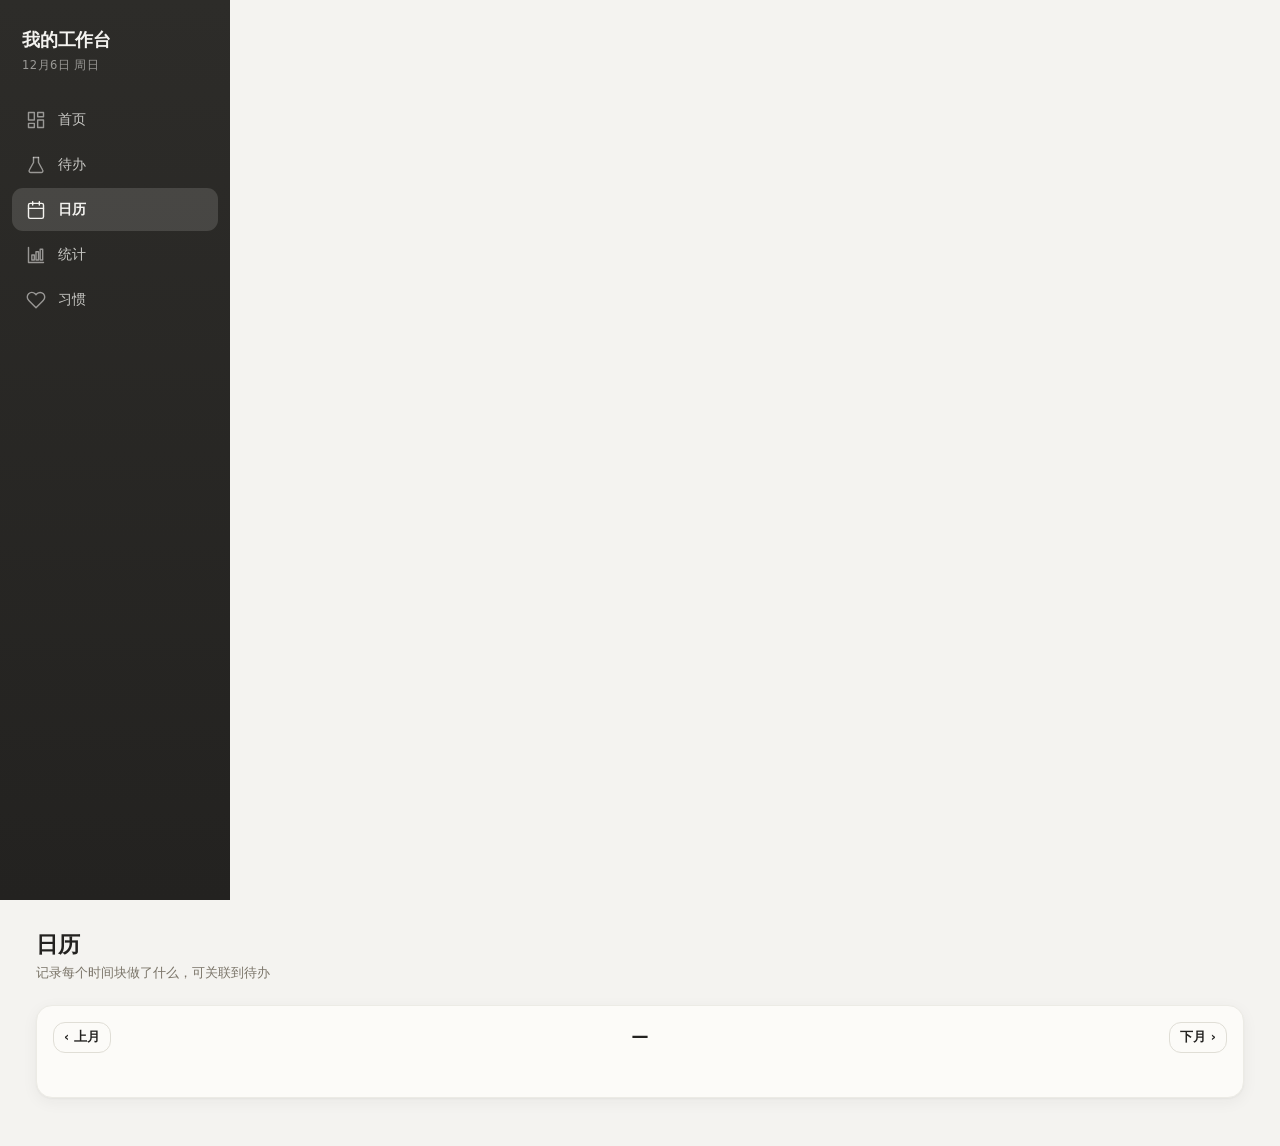
==== static/calendar.html @ fc443879 "feat: 个人工作台网站搭建 Co-authored-by: traeagent <traeagent@users.noreply.github.com>" ====
<!DOCTYPE html>
<html lang="zh">
<head>
<meta charset="UTF-8" />
<meta name="viewport" content="width=device-width, initial-scale=1.0, maximum-scale=1.0, user-scalable=no" />
<title>日历 · 我的工作台</title>
<link rel="stylesheet" href="style.css" />
</head>
<body>
<div class="layout" id="layout"></div>
<nav class="tabbar" id="tabbar"></nav>
<div class="main">
  <div class="page-head">
    <div><h2>日历</h2><div class="sub">记录每个时间块做了什么，可关联到待办</div></div>
  </div>
  <div class="card" style="padding:16px;">
    <div class="cal-head">
      <button class="btn sm" id="prevMonth">‹ 上月</button>
      <h3 id="calTitle">—</h3>
      <button class="btn sm" id="nextMonth">下月 ›</button>
    </div>
    <div class="cal-grid" id="calDows"></div>
    <div class="cal-grid" id="calGrid"></div>
    <div class="cal-legend" id="calLegend"></div>
  </div>
</div>
<script src="common.js"></script>
<script>
document.getElementById('layout').innerHTML = renderNav('calendar');
document.getElementById('tabbar').innerHTML = NAV_ITEMS.map(it =>
  `<a class="tab-item ${it.id==='calendar'?'active':''}" href="${it.href}">${it.icon}<span>${it.label}</span></a>`
).join('');

const DOWS = ['一','二','三','四','五','六','日'];
let todos = [], dones = [];
let calMonth = new Date();

async function load() {
  [todos, dones] = await Promise.all([API.todos(), API.dones()]);
  render();
}

function render() {
  const m = calMonth;
  const y = m.getFullYear(), mo = m.getMonth();
  document.getElementById('calTitle').textContent = `${y}年${mo+1}月`;
  document.getElementById('calDows').innerHTML = DOWS.map(d=>`<div class="cal-dow">${d}</div>`).join('');

  const first = new Date(y, mo, 1);
  const startDay = (first.getDay()+6)%7;
  const daysInMonth = new Date(y, mo+1, 0).getDate();
  const today = fmtDate(new Date());
  const cells = [];
  for (let i=0; i<startDay; i++) {
    const d = new Date(y, mo, i - startDay + 1);
    cells.push({ date: fmtDate(d), other: true });
  }
  for (let i=1; i<=daysInMonth; i++) cells.push({ date: fmtDate(new Date(y,mo,i)), other: false });
  while (cells.length % 7 !== 0) {
    const last = new Date(cells[cells.length-1].date);
    last.setDate(last.getDate()+1);
    cells.push({ date: fmtDate(last), other: true });
  }

  const grid = document.getElementById('calGrid');
  grid.innerHTML = cells.map(c => {
    const dayDones = dones.filter(d => d.date === c.date);
    const blocks = dayDones.slice(0,3).map(d => {
      const color = d.todo_id ? todoColor(todos, d.todo_id) : 'var(--module-3)';
      return `<div class="cal-block" style="border-left-color:${color}">${d.start_time} ${esc(d.title)}</div>`;
    }).join('');
    const more = dayDones.length > 3 ? `<div class="cal-block more">+${dayDones.length-3}</div>` : '';
    return `<div class="cal-cell ${c.other?'other':''} ${c.date===today?'today':''}" data-date="${c.date}">
      <div class="cal-num">${new Date(c.date).getDate()}</div>${blocks}${more}
    </div>`;
  }).join('');

  grid.querySelectorAll('.cal-cell').forEach(c => {
    c.addEventListener('click', () => openDay(c.dataset.date));
  });

  const roots = todos.filter(t => !t.parent_id);
  document.getElementById('calLegend').innerHTML = roots.slice(0,8).map(r =>
    `<div class="lg"><span class="sw" style="background:${todoColor(todos,r.id)}"></span>${esc(r.title)}</div>`
  ).join('') + (dones.some(d=>!d.todo_id) ? '<div class="lg"><span class="sw" style="background:var(--module-3)"></span>未关联</div>' : '');
}

function openDay(date) {
  const dayDones = dones.filter(d => d.date === date).sort((a,b)=>a.start_time.localeCompare(b.start_time));
  const list = dayDones.length === 0
    ? '<div class="tree-empty">这一天还没有记录</div>'
    : dayDones.map(d => {
        const t = getTodo(todos, d.todo_id);
        const color = t ? todoColor(todos, d.todo_id) : 'var(--module-3)';
        return `<div class="day-rec">
          <div class="bar" style="background:${color}"></div>
          <div class="rbody">
            <div class="rtitle">${esc(d.title)} <span style="font-weight:400;color:var(--text-secondary);font-size:12px;">${t?'· '+esc(t.title):''}</span></div>
            <div class="rmeta">${d.start_time}–${d.end_time}（${fmtMin(durationMin(d.start_time,d.end_time))}）</div>
            ${d.note?`<div class="rnote">${esc(d.note)}</div>`:''}
          </div>
          <span class="icon-btn" onclick="delDone('${d.id}')" title="删除"><svg width="14" height="14" viewBox="0 0 24 24" fill="none" stroke="currentColor" stroke-width="1.7" stroke-linecap="round" stroke-linejoin="round"><polyline points="3 6 5 6 21 6"/><path d="M19 6l-2 14a2 2 0 0 1-2 2H9a2 2 0 0 1-2-2L5 6"/></svg></span>
        </div>`;
      }).join('');

  const todoOpts = '<option value="">— 不关联 —</option>' + todos.map(t => {
    const depth = ancestorDepth(todos, t.id);
    return `<option value="${t.id}">${'　'.repeat(depth)}${esc(t.title)}</option>`;
  }).join('');

  const html = `
    <div class="day-records">${list}</div>
    <h4 style="font-size:14px;margin-bottom:12px;color:var(--text-secondary);">添加记录</h4>
    <div style="display:grid;grid-template-columns:1fr 1fr;gap:12px;">
      <div class="field" style="grid-column:1/-1"><label>做了什么</label><input type="text" id="dTitle" placeholder="例如：撰写需求文档"></div>
      <div class="field"><label>关联待办</label><select id="dTodo">${todoOpts}</select></div>
      <div class="field"><label>日期</label><input type="date" id="dDate" value="${date}"></div>
      <div class="field"><label>开始</label><input type="time" id="dStart" value="09:00"></div>
      <div class="field"><label>结束</label><input type="time" id="dEnd" value="10:00"></div>
      <div class="field" style="grid-column:1/-1"><label>备注 / 想法</label><textarea id="dNote" placeholder="记录想法、进展、收获..."></textarea></div>
    </div>
  `;
  openModal(date + ' 时间块', html, async () => {
    const title = document.getElementById('dTitle').value.trim();
    if (!title) { toast('请填写内容'); return; }
    const d = {
      title,
      todo_id: document.getElementById('dTodo').value || null,
      date: document.getElementById('dDate').value,
      start_time: document.getElementById('dStart').value,
      end_time: document.getElementById('dEnd').value,
      note: document.getElementById('dNote').value.trim()
    };
    const res = await API.createDone(d);
    d.id = res.id;
    dones.push(d);
    render(); closeModal(); toast('已添加');
  });
}

async function delDone(id) {
  if (!confirm('删除这条已办记录？')) return;
  await API.deleteDone(id);
  dones = dones.filter(d => d.id !== id);
  render(); closeModal(); toast('已删除');
}

document.getElementById('prevMonth').addEventListener('click', () => { calMonth = new Date(calMonth.getFullYear(), calMonth.getMonth()-1, 1); render(); });
document.getElementById('nextMonth').addEventListener('click', () => { calMonth = new Date(calMonth.getFullYear(), calMonth.getMonth()+1, 1); render(); });

load();
</script>
</body>
</html>
---- static/style.css ----
/* ============================================================
   个人工作台 · 共享样式（移动优先 + 桌面侧栏）
   ============================================================ */
:root {
  --page-bg: #f4f3f0;
  --surface-card: #fcfbf8;
  --surface-nested: #f7f6f1;
  --border: #ecebe5;
  --border-input: #e0ded6;
  --text: #232220;
  --text-secondary: #7a7468;
  --text-tertiary: #b6b1a6;
  --accent: #2f2e2b;
  --accent-muted: #efeee8;
  --on-accent: #f4f3f0;
  --module-1: #6f8f6a;
  --module-2: #5f7a99;
  --module-3: #bd8a4e;
  --module-4: #b5715a;
  --module-5: #7d7195;
  --danger: #c25d4f;
  --danger-muted: #f6ece9;
  --drawer-bg: #232220;
  --drawer-bg-top: #2d2c29;
  --drawer-text: #f4f3f0;
  --drawer-text-mute: rgba(244,243,240,.55);
  --drawer-hover: rgba(244,243,240,.08);
  --drawer-active: rgba(244,243,240,.14);
  --radius-control: 8px;
  --radius-tile: 12px;
  --radius-card: 16px;
  --radius-sheet: 22px;
  --shadow-card: 0 1px 2px rgba(35,34,32,.04), 0 4px 16px rgba(35,34,32,.05);
  --shadow-overlay: 0 10px 28px rgba(35,34,32,.12);
  --font: -apple-system, "PingFang SC", "Microsoft YaHei", system-ui, sans-serif;
  --tabbar-h: 62px;
}
* { box-sizing: border-box; margin: 0; padding: 0; }
html, body { height: 100%; }
body {
  background: var(--page-bg); color: var(--text); font-family: var(--font);
  font-size: 14px; line-height: 1.5; -webkit-font-smoothing: antialiased;
  padding-bottom: var(--tabbar-h);
}
button { font-family: inherit; cursor: pointer; border: none; background: none; color: inherit; }
input, textarea, select { font-family: inherit; font-size: 14px; color: var(--text); }
textarea { resize: vertical; }
svg { display: block; }
.hidden { display: none !important; }

/* ---------- Desktop sidebar (≥900px) ---------- */
.sidebar {
  display: none;
  background: linear-gradient(180deg, var(--drawer-bg-top), var(--drawer-bg));
  color: var(--drawer-text);
}
@media (min-width: 900px) {
  body { padding-bottom: 0; }
  .layout { display: flex; min-height: 100vh; }
  .sidebar {
    display: flex; flex-direction: column; width: 230px; flex-shrink: 0;
    position: sticky; top: 0; height: 100vh;
  }
  .main { flex: 1; min-width: 0; }
}

.brand { padding: 26px 22px 18px; }
.brand h1 { font-size: 18px; font-weight: 800; letter-spacing: -.01em; }
.brand p { font-size: 11.5px; opacity: .55; margin-top: 4px; letter-spacing: .04em; }
.nav { flex: 1; overflow-y: auto; padding: 6px 12px 16px; }
.nav-item {
  display: flex; align-items: center; gap: 12px; padding: 11px 14px; border-radius: 11px;
  cursor: pointer; font-size: 14px; font-weight: 500; color: rgba(244,243,240,.78);
  transition: background .15s; margin-bottom: 2px; text-decoration: none;
}
.nav-item:hover { background: var(--drawer-hover); }
.nav-item.active { background: var(--drawer-active); color: var(--drawer-text); font-weight: 700; }
.nav-item svg { color: var(--drawer-text-mute); flex-shrink: 0; }
.nav-item.active svg { color: var(--drawer-text); }

/* ---------- Mobile top bar ---------- */
.topbar {
  display: flex; align-items: center; padding: 14px 18px; background: var(--surface-card);
  border-bottom: 1px solid var(--border); position: sticky; top: 0; z-index: 10;
}
.topbar h1 { font-size: 17px; font-weight: 800; }
.topbar .date { margin-left: auto; font-size: 12.5px; color: var(--text-secondary); }
@media (min-width: 900px) { .topbar { display: none; } }

/* ---------- Mobile bottom tab bar ---------- */
.tabbar {
  position: fixed; bottom: 0; left: 0; right: 0; height: var(--tabbar-h);
  background: var(--surface-card); border-top: 1px solid var(--border);
  display: flex; justify-content: space-around; align-items: center; z-index: 50;
  padding-bottom: env(safe-area-inset-bottom, 0);
}
@media (min-width: 900px) { .tabbar { display: none; } }
.tab-item {
  display: flex; flex-direction: column; align-items: center; gap: 3px;
  color: var(--text-tertiary); text-decoration: none; font-size: 10.5px; font-weight: 600;
  flex: 1; padding: 8px 0;
}
.tab-item.active { color: var(--accent); }
.tab-item svg { width: 22px; height: 22px; }

/* ---------- Main content ---------- */
.main { padding: 18px 16px 24px; }
@media (min-width: 900px) { .main { padding: 28px 36px 48px; } }
.page-head { margin-bottom: 18px; }
@media (min-width: 900px) { .page-head { display: flex; align-items: baseline; justify-content: space-between; margin-bottom: 22px; } }
.page-head h2 { font-size: 22px; font-weight: 800; letter-spacing: -.02em; }
.page-head .sub { color: var(--text-secondary); font-size: 13px; margin-top: 2px; }

/* ---------- Cards & buttons ---------- */
.card { background: var(--surface-card); border: 1px solid var(--border); border-radius: var(--radius-card); box-shadow: var(--shadow-card); }
.btn {
  display: inline-flex; align-items: center; gap: 6px; padding: 9px 15px; border-radius: var(--radius-tile);
  font-size: 13.5px; font-weight: 600; border: 1px solid var(--border-input); background: var(--surface-card);
  color: var(--text); transition: background .15s;
}
.btn:hover { background: var(--surface-nested); }
.btn.primary { background: var(--accent); color: var(--on-accent); border-color: var(--accent); }
.btn.primary:hover { opacity: .92; }
.btn.ghost { background: transparent; border-color: transparent; }
.btn.ghost:hover { background: var(--surface-nested); }
.btn.danger { color: var(--danger); border-color: transparent; }
.btn.danger:hover { background: var(--danger-muted); }
.btn.sm { padding: 6px 10px; font-size: 12.5px; }
.btn.block { width: 100%; justify-content: center; }
.icon-btn {
  width: 30px; height: 30px; border-radius: 8px; display: grid; place-items: center;
  color: var(--text-secondary); transition: background .15s;
}
.icon-btn:hover { background: var(--surface-nested); color: var(--text); }

input[type="text"], input[type="number"], input[type="time"], input[type="date"], select, textarea {
  width: 100%; padding: 10px 12px; border: 1px solid var(--border-input); border-radius: var(--radius-tile);
  background: var(--surface-card); outline: none; transition: border-color .15s;
}
input:focus, textarea:focus, select:focus { border-color: var(--accent); }
textarea { min-height: 72px; line-height: 1.55; }
label { display: block; font-size: 12.5px; color: var(--text-secondary); font-weight: 600; margin-bottom: 6px; }
.field { margin-bottom: 14px; }

/* ---------- Modal ---------- */
.modal-mask {
  position: fixed; inset: 0; background: rgba(35,34,32,.42); z-index: 100;
  display: none; align-items: flex-end; justify-content: center;
}
.modal-mask.show { display: flex; animation: fade .2s ease; }
@media (min-width: 900px) { .modal-mask { align-items: center; padding: 20px; } }
.modal {
  background: var(--surface-card); border-radius: var(--radius-sheet) var(--radius-sheet) 0 0;
  box-shadow: var(--shadow-overlay); width: 100%; max-width: 560px;
  max-height: 86vh; overflow-y: auto; padding: 20px 18px 22px;
}
@media (min-width: 900px) { .modal { border-radius: var(--radius-sheet); } }
.modal h3 { font-size: 17px; font-weight: 800; margin-bottom: 16px; }
.modal-foot { display: flex; justify-content: flex-end; gap: 10px; margin-top: 8px; }
@keyframes fade { from { opacity: 0; } to { opacity: 1; } }

/* ---------- Toast ---------- */
.toast {
  position: fixed; bottom: calc(var(--tabbar-h) + 16px); left: 50%; transform: translateX(-50%);
  background: var(--accent); color: var(--on-accent); padding: 10px 18px; border-radius: var(--radius-tile);
  font-size: 13.5px; box-shadow: var(--shadow-overlay); z-index: 200; opacity: 0;
  transition: opacity .2s; pointer-events: none;
}
.toast.show { opacity: 1; }

/* ---------- Scrollbar ---------- */
::-webkit-scrollbar { width: 8px; height: 8px; }
::-webkit-scrollbar-thumb { background: var(--border-input); border-radius: 8px; }
::-webkit-scrollbar-thumb:hover { background: var(--text-tertiary); }

/* ============================================================
   DASHBOARD
   ============================================================ */
.greet {
  background: linear-gradient(135deg, var(--accent) 0%, #4a4842 100%); color: var(--on-accent);
  border-radius: var(--radius-card); padding: 24px 22px; margin-bottom: 18px; position: relative; overflow: hidden;
}
.greet::after {
  content: ""; position: absolute; right: -40px; top: -40px; width: 180px; height: 180px;
  background: radial-gradient(circle, rgba(244,243,240,.12), transparent 70%);
}
.greet h2 { font-size: 24px; font-weight: 800; }
.greet p { opacity: .7; margin-top: 6px; font-size: 13.5px; }
.stat-grid { display: grid; grid-template-columns: repeat(2, 1fr); gap: 12px; margin-bottom: 18px; }
@media (min-width: 900px) { .stat-grid { grid-template-columns: repeat(4, 1fr); gap: 16px; margin-bottom: 22px; } }
.stat-card { padding: 16px 18px; }
.stat-card .label { font-size: 12.5px; color: var(--text-secondary); font-weight: 600; }
.stat-card .val { font-size: 26px; font-weight: 800; margin-top: 4px; letter-spacing: -.02em; }
.stat-card .val small { font-size: 13px; color: var(--text-secondary); font-weight: 600; margin-left: 4px; }
.dash-row { display: flex; flex-direction: column; gap: 16px; }
@media (min-width: 900px) { .dash-row { display: grid; grid-template-columns: 1.4fr 1fr; gap: 18px; } }
.dash-col h3 { font-size: 14px; font-weight: 700; margin-bottom: 12px; color: var(--text-secondary); letter-spacing: .02em; }
.mini-list { display: flex; flex-direction: column; gap: 8px; }
.mini-item {
  display: flex; align-items: center; gap: 10px; padding: 10px 12px; border-radius: var(--radius-tile);
  background: var(--surface-nested); font-size: 13.5px;
}
.mini-item .dot { width: 8px; height: 8px; border-radius: 50%; flex-shrink: 0; }
.mini-item .time { margin-left: auto; color: var(--text-tertiary); font-size: 12px; flex-shrink: 0; }
.mini-item .txt { flex: 1; min-width: 0; overflow: hidden; text-overflow: ellipsis; white-space: nowrap; }

/* ============================================================
   TODOS (mind map tree)
   ============================================================ */
.todo-toolbar { display: flex; gap: 10px; margin-bottom: 16px; flex-wrap: wrap; }
.tree { padding: 4px 0; }
.tnode { padding: 3px 0; }
.tnode-row { display: flex; align-items: center; gap: 6px; padding: 5px 4px; border-radius: var(--radius-tile); }
.tnode-row:hover { background: var(--surface-nested); }
.caret { width: 22px; height: 22px; flex-shrink: 0; display: grid; place-items: center; border-radius: 6px; color: var(--text-tertiary); }
.caret.has-child:hover { background: var(--border); color: var(--text); cursor: pointer; }
.caret svg { transition: transform .18s; }
.caret.open svg { transform: rotate(90deg); }
.cb {
  width: 18px; height: 18px; border-radius: 6px; border: 1.5px solid var(--border-input); flex-shrink: 0;
  display: grid; place-items: center; cursor: pointer; transition: all .15s;
}
.cb:hover { border-color: var(--accent); }
.cb.checked { background: var(--module-1); border-color: var(--module-1); }
.cb.checked svg { color: #fff; }
.t-title {
  font-size: 14px; font-weight: 500; cursor: pointer; padding: 3px 5px; border-radius: 6px;
  white-space: nowrap; overflow: hidden; text-overflow: ellipsis; flex: 1; min-width: 0;
}
.t-title.done { text-decoration: line-through; color: var(--text-tertiary); }
.t-title:hover { background: var(--surface-nested); }
.t-title[contenteditable="true"] { outline: 2px solid var(--accent); background: var(--surface-card); white-space: normal; }
.t-meta { display: flex; align-items: center; gap: 5px; flex-shrink: 0; }
.chip {
  font-size: 11px; padding: 2px 7px; border-radius: 20px; background: var(--surface-nested);
  color: var(--text-secondary); font-weight: 600; white-space: nowrap;
}
.chip.time { color: var(--module-2); }
.chip.note { color: var(--module-5); }
.t-actions { display: flex; gap: 1px; opacity: 0; transition: opacity .15s; }
@media (max-width: 899px) { .t-actions { opacity: 1; } }
.tnode-row:hover .t-actions { opacity: 1; }
.tree-children { margin-left: 18px; border-left: 1.5px dashed var(--border); padding-left: 6px; }
.tree-empty { text-align: center; color: var(--text-tertiary); padding: 40px 20px; font-size: 13.5px; }

/* ============================================================
   CALENDAR
   ============================================================ */
.cal-head { display: flex; align-items: center; justify-content: space-between; margin-bottom: 14px; }
.cal-head h3 { font-size: 17px; font-weight: 800; }
.cal-nav { display: flex; gap: 6px; }
.cal-grid { display: grid; grid-template-columns: repeat(7, 1fr); gap: 3px; }
@media (min-width: 600px) { .cal-grid { gap: 6px; } }
.cal-dow { text-align: center; font-size: 11px; font-weight: 700; color: var(--text-tertiary); padding: 6px 0; }
.cal-cell {
  background: var(--surface-card); border: 1px solid var(--border); border-radius: var(--radius-control);
  min-height: 64px; padding: 4px; cursor: pointer; transition: all .15s; display: flex; flex-direction: column; gap: 2px;
}
@media (min-width: 600px) { .cal-cell { min-height: 100px; padding: 6px; gap: 3px; border-radius: var(--radius-tile); } }
.cal-cell:hover { border-color: var(--accent); box-shadow: var(--shadow-card); }
.cal-cell.other { opacity: .35; }
.cal-cell.today { border-color: var(--accent); border-width: 1.5px; }
.cal-num { font-size: 11px; font-weight: 700; color: var(--text-secondary); }
@media (min-width: 600px) { .cal-num { font-size: 12.5px; } }
.cal-cell.today .cal-num { color: var(--accent); }
.cal-block {
  font-size: 10px; padding: 1px 5px; border-radius: 4px; background: var(--surface-nested); color: var(--text);
  white-space: nowrap; overflow: hidden; text-overflow: ellipsis; border-left: 3px solid var(--module-2);
}
@media (min-width: 600px) { .cal-block { font-size: 11px; padding: 2px 6px; border-radius: 5px; } }
.cal-block.more { background: var(--surface-nested); color: var(--text-secondary); }
.cal-legend { display: flex; gap: 12px; flex-wrap: wrap; margin-top: 14px; }
.cal-legend .lg { display: flex; align-items: center; gap: 6px; font-size: 11.5px; color: var(--text-secondary); }
.cal-legend .sw { width: 10px; height: 10px; border-radius: 3px; }

/* day detail */
.day-records { display: flex; flex-direction: column; gap: 10px; margin-bottom: 16px; }
.day-rec {
  display: flex; align-items: flex-start; gap: 10px; padding: 12px; border-radius: var(--radius-tile);
  background: var(--surface-nested);
}
.day-rec .bar { width: 4px; align-self: stretch; border-radius: 4px; flex-shrink: 0; }
.day-rec .rbody { flex: 1; min-width: 0; }
.day-rec .rtitle { font-weight: 700; font-size: 14px; }
.day-rec .rmeta { font-size: 12px; color: var(--text-secondary); margin-top: 2px; }
.day-rec .rnote { font-size: 13px; color: var(--text); margin-top: 6px; white-space: pre-wrap; }

/* ============================================================
   STATISTICS
   ============================================================ */
.stat-toolbar { display: flex; align-items: center; gap: 10px; margin-bottom: 16px; flex-wrap: wrap; }
.week-total { font-size: 14px; }
.week-total b { font-size: 20px; color: var(--module-2); }
.bar-chart {
  display: grid; grid-template-columns: repeat(7, 1fr); gap: 8px; align-items: end;
  height: 140px; padding: 12px; background: var(--surface-nested); border-radius: var(--radius-card);
  margin-bottom: 18px;
}
@media (min-width: 600px) { .bar-chart { height: 160px; gap: 12px; padding: 14px; } }
.bar-col { display: flex; flex-direction: column; align-items: center; gap: 8px; height: 100%; justify-content: flex-end; }
.bar-wrap { flex: 1; width: 100%; display: flex; align-items: flex-end; justify-content: center; }
.bar {
  width: 22px; background: var(--module-2); border-radius: 5px 5px 0 0; min-height: 2px;
  transition: height .3s ease; position: relative;
}
@media (min-width: 600px) { .bar { width: 28px; border-radius: 6px 6px 0 0; } }
.bar .tv { position: absolute; top: -18px; left: 50%; transform: translateX(-50%); font-size: 10px; color: var(--text-secondary); font-weight: 600; white-space: nowrap; }
.bar-col .dl { font-size: 11px; color: var(--text-secondary); font-weight: 600; text-align: center; line-height: 1.2; }
.stat-sections { display: flex; flex-direction: column; gap: 14px; }
@media (min-width: 900px) { .stat-sections { display: grid; grid-template-columns: 1fr 1fr; gap: 18px; } }
.stat-section { padding: 16px; }
.stat-section h4 { font-size: 14px; font-weight: 700; margin-bottom: 12px; color: var(--text-secondary); }
.todo-stat-row {
  display: flex; align-items: center; gap: 10px; padding: 9px 0; border-bottom: 1px solid var(--border); cursor: pointer;
}
.todo-stat-row:last-child { border-bottom: none; }
.todo-stat-row:hover { background: var(--surface-nested); }
.todo-stat-row .ts-title { flex: 1; font-size: 13.5px; min-width: 0; overflow: hidden; text-overflow: ellipsis; white-space: nowrap; }
.todo-stat-row .ts-time { font-weight: 700; color: var(--module-2); font-size: 13px; flex-shrink: 0; }
.breakdown { margin-top: 8px; padding-left: 12px; border-left: 2px solid var(--border); display: none; flex-direction: column; gap: 8px; }
.breakdown.show { display: flex; }
.bd-item { font-size: 12.5px; padding: 4px 0; }
.bd-item .bd-date { color: var(--text-secondary); margin-right: 6px; }
.bd-item .bd-time { color: var(--module-2); font-weight: 600; }
.bd-item .bd-note { color: var(--text-secondary); margin-top: 3px; white-space: pre-wrap; }

/* ============================================================
   HABITS
   ============================================================ */
.habit-grid { display: grid; grid-template-columns: 1fr; gap: 14px; }
@media (min-width: 600px) { .habit-grid { grid-template-columns: repeat(auto-fill, minmax(280px, 1fr)); gap: 16px; } }
.habit-card { padding: 18px; }
.habit-top { display: flex; align-items: center; gap: 12px; margin-bottom: 14px; }
.habit-emoji { font-size: 28px; }
.habit-name { font-size: 15px; font-weight: 700; }
.habit-streak { font-size: 12px; color: var(--text-secondary); }
.habit-week { display: grid; grid-template-columns: repeat(7, 1fr); gap: 4px; margin-bottom: 14px; }
.hw-cell {
  aspect-ratio: 1; border-radius: 7px; display: grid; place-items: center; font-size: 10.5px;
  background: var(--surface-nested); color: var(--text-secondary); font-weight: 600;
}
.hw-cell.done { background: var(--module-1); color: #fff; }
.hw-cell.today { outline: 2px solid var(--accent); }
.habit-input { display: flex; align-items: center; gap: 10px; }
.habit-input .val { font-size: 24px; font-weight: 800; color: var(--accent); min-width: 40px; text-align: center; }
.step-btn {
  width: 36px; height: 36px; border-radius: 10px; background: var(--surface-nested); color: var(--text);
  display: grid; place-items: center; font-size: 20px; font-weight: 700; transition: background .15s;
}
.step-btn:hover { background: var(--border-input); }
.check-btn {
  width: 100%; padding: 11px; border-radius: var(--radius-tile); font-weight: 700; font-size: 14px;
  background: var(--surface-nested); color: var(--text-secondary); border: 1.5px solid transparent;
}
.check-btn.checked { background: var(--module-1); color: #fff; }
.habit-foot { display: flex; justify-content: space-between; align-items: center; margin-top: 14px; }
.del-habit { color: var(--text-tertiary); font-size: 12px; }
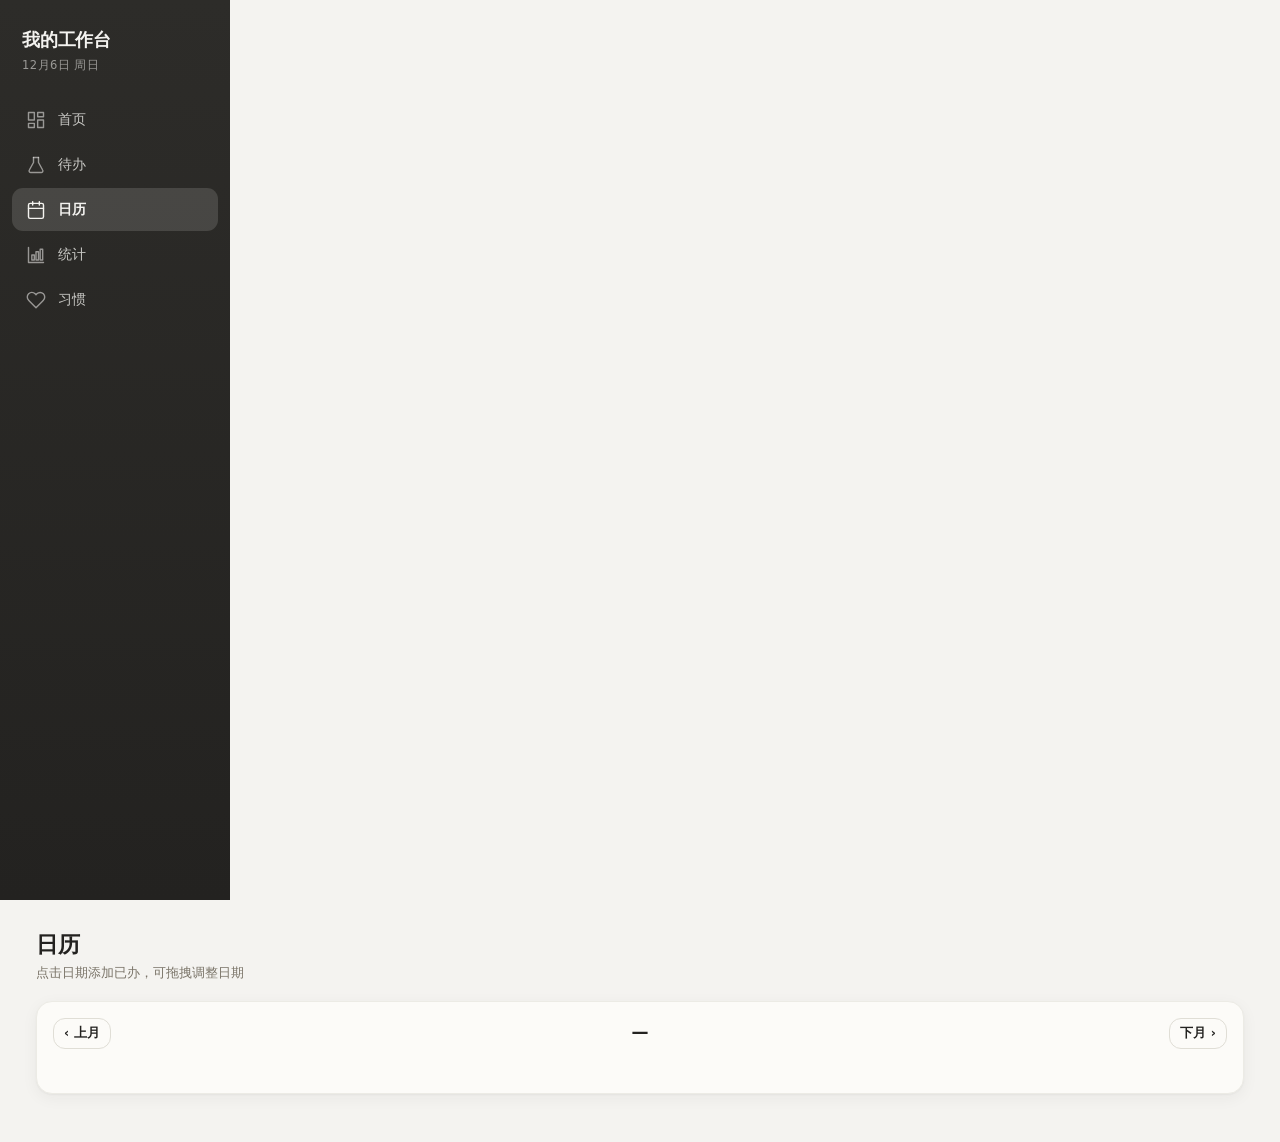
==== commit 20089449: "feat: 个人工作台网站搭建 Co-authored-by: traeagent <traeagent@users.noreply.github.com>" ====
--- a/static/calendar.html
+++ b/static/calendar.html
@@ -11,7 +11,7 @@
 <nav class="tabbar" id="tabbar"></nav>
 <div class="main">
   <div class="page-head">
-    <div><h2>日历</h2><div class="sub">记录每个时间块做了什么，可关联到待办</div></div>
+    <div><h2>日历</h2><div class="sub">点击日期添加已办，可拖拽调整日期</div></div>
   </div>
   <div class="card" style="padding:16px;">
     <div class="cal-head">
@@ -27,11 +27,8 @@
 <script src="common.js"></script>
 <script>
 document.getElementById('layout').innerHTML = renderNav('calendar');
-document.getElementById('tabbar').innerHTML = NAV_ITEMS.map(it =>
-  `<a class="tab-item ${it.id==='calendar'?'active':''}" href="${it.href}">${it.icon}<span>${it.label}</span></a>`
-).join('');
-
-const DOWS = ['一','二','三','四','五','六','日'];
+document.getElementById('tabbar').innerHTML = renderTabbar('calendar');
+
 let todos = [], dones = [];
 let calMonth = new Date();
 
@@ -66,83 +63,273 @@
   grid.innerHTML = cells.map(c => {
     const dayDones = dones.filter(d => d.date === c.date);
     const blocks = dayDones.slice(0,3).map(d => {
-      const color = d.todo_id ? todoColor(todos, d.todo_id) : 'var(--module-3)';
-      return `<div class="cal-block" style="border-left-color:${color}">${d.start_time} ${esc(d.title)}</div>`;
+      const t = getTodo(todos, d.todo_id);
+      const color = t ? todoColor(todos, d.todo_id) : 'var(--module-3)';
+      const noTime = !d.start_time;
+      return `<div class="cal-block ${noTime?'no-time':''}" draggable="true" data-done-id="${d.id}" style="border-left-color:${color}">${d.start_time ? d.start_time + ' ' : ''}${esc(d.title)}</div>`;
     }).join('');
-    const more = dayDones.length > 3 ? `<div class="cal-block more">+${dayDones.length-3}</div>` : '';
+    const more = dayDones.length > 3 ? `<div class="cal-block more" data-more-date="${c.date}">+${dayDones.length-3} 更多</div>` : '';
     return `<div class="cal-cell ${c.other?'other':''} ${c.date===today?'today':''}" data-date="${c.date}">
       <div class="cal-num">${new Date(c.date).getDate()}</div>${blocks}${more}
     </div>`;
   }).join('');
 
+  // Cell click = add done
   grid.querySelectorAll('.cal-cell').forEach(c => {
-    c.addEventListener('click', () => openDay(c.dataset.date));
-  });
-
+    c.addEventListener('click', (e) => {
+      if (e.target.classList.contains('cal-block') || e.target.classList.contains('more')) return;
+      openAddDone(c.dataset.date);
+    });
+  });
+  // Block click = edit done
+  grid.querySelectorAll('.cal-block').forEach(b => {
+    b.addEventListener('click', (e) => {
+      e.stopPropagation();
+      if (b.classList.contains('more')) { openDayList(b.dataset.moreDate); return; }
+      openEditDone(b.dataset.doneId);
+    });
+  });
+
+  // Calendar DnD
+  bindCalendarDnD();
+
+  // Legend
   const roots = todos.filter(t => !t.parent_id);
   document.getElementById('calLegend').innerHTML = roots.slice(0,8).map(r =>
     `<div class="lg"><span class="sw" style="background:${todoColor(todos,r.id)}"></span>${esc(r.title)}</div>`
-  ).join('') + (dones.some(d=>!d.todo_id) ? '<div class="lg"><span class="sw" style="background:var(--module-3)"></span>未关联</div>' : '');
-}
-
-function openDay(date) {
-  const dayDones = dones.filter(d => d.date === date).sort((a,b)=>a.start_time.localeCompare(b.start_time));
-  const list = dayDones.length === 0
-    ? '<div class="tree-empty">这一天还没有记录</div>'
-    : dayDones.map(d => {
-        const t = getTodo(todos, d.todo_id);
-        const color = t ? todoColor(todos, d.todo_id) : 'var(--module-3)';
-        return `<div class="day-rec">
-          <div class="bar" style="background:${color}"></div>
-          <div class="rbody">
-            <div class="rtitle">${esc(d.title)} <span style="font-weight:400;color:var(--text-secondary);font-size:12px;">${t?'· '+esc(t.title):''}</span></div>
-            <div class="rmeta">${d.start_time}–${d.end_time}（${fmtMin(durationMin(d.start_time,d.end_time))}）</div>
-            ${d.note?`<div class="rnote">${esc(d.note)}</div>`:''}
-          </div>
-          <span class="icon-btn" onclick="delDone('${d.id}')" title="删除"><svg width="14" height="14" viewBox="0 0 24 24" fill="none" stroke="currentColor" stroke-width="1.7" stroke-linecap="round" stroke-linejoin="round"><polyline points="3 6 5 6 21 6"/><path d="M19 6l-2 14a2 2 0 0 1-2 2H9a2 2 0 0 1-2-2L5 6"/></svg></span>
-        </div>`;
-      }).join('');
-
-  const todoOpts = '<option value="">— 不关联 —</option>' + todos.map(t => {
-    const depth = ancestorDepth(todos, t.id);
-    return `<option value="${t.id}">${'　'.repeat(depth)}${esc(t.title)}</option>`;
-  }).join('');
-
+  ).join('');
+}
+
+/* ---------- Calendar drag and drop ---------- */
+let dragDoneId = null;
+function bindCalendarDnD() {
+  const grid = document.getElementById('calGrid');
+  grid.querySelectorAll('.cal-block[draggable]').forEach(b => {
+    b.addEventListener('dragstart', (e) => {
+      dragDoneId = b.dataset.doneId;
+      e.dataTransfer.effectAllowed = 'move';
+      e.stopPropagation();
+      b.classList.add('dragging');
+    });
+    b.addEventListener('dragend', () => {
+      b.classList.remove('dragging');
+      grid.querySelectorAll('.cal-cell').forEach(c => c.classList.remove('drop-target'));
+      dragDoneId = null;
+    });
+  });
+  grid.querySelectorAll('.cal-cell').forEach(c => {
+    c.addEventListener('dragover', (e) => {
+      if (!dragDoneId) return;
+      e.preventDefault();
+      e.stopPropagation();
+      c.classList.add('drop-target');
+    });
+    c.addEventListener('dragleave', () => c.classList.remove('drop-target'));
+    c.addEventListener('drop', async (e) => {
+      if (!dragDoneId) return;
+      e.preventDefault();
+      e.stopPropagation();
+      c.classList.remove('drop-target');
+      const newDate = c.dataset.date;
+      const d = dones.find(x => x.id === dragDoneId);
+      if (d && d.date !== newDate) {
+        d.date = newDate;
+        await API.updateDone(d.id, { date: newDate });
+        render();
+        toast('已移动到 ' + newDate);
+      }
+      dragDoneId = null;
+    });
+  });
+}
+
+/* ---------- Add done with autocomplete ---------- */
+function openAddDone(date) {
   const html = `
-    <div class="day-records">${list}</div>
-    <h4 style="font-size:14px;margin-bottom:12px;color:var(--text-secondary);">添加记录</h4>
-    <div style="display:grid;grid-template-columns:1fr 1fr;gap:12px;">
-      <div class="field" style="grid-column:1/-1"><label>做了什么</label><input type="text" id="dTitle" placeholder="例如：撰写需求文档"></div>
-      <div class="field"><label>关联待办</label><select id="dTodo">${todoOpts}</select></div>
-      <div class="field"><label>日期</label><input type="date" id="dDate" value="${date}"></div>
+    <div class="field">
+      <label>关联待办</label>
+      <div class="ac-wrap">
+        <input type="text" id="acInput" placeholder="输入关键词搜索待办..." autocomplete="off">
+        <div class="ac-list" id="acList"></div>
+      </div>
+    </div>
+    <div class="field">
+      <label><input type="checkbox" id="noTime" style="width:auto;display:inline-block;margin-right:6px;">无具体时间段（只记日期）</label>
+    </div>
+    <div id="timeFields" style="display:grid;grid-template-columns:1fr 1fr;gap:12px;">
       <div class="field"><label>开始</label><input type="time" id="dStart" value="09:00"></div>
       <div class="field"><label>结束</label><input type="time" id="dEnd" value="10:00"></div>
-      <div class="field" style="grid-column:1/-1"><label>备注 / 想法</label><textarea id="dNote" placeholder="记录想法、进展、收获..."></textarea></div>
-    </div>
+    </div>
+    <div class="field"><label>日期</label><input type="date" id="dDate" value="${date}"></div>
+    <div class="field"><label>备注 / 想法</label><textarea id="dNote" placeholder="记录想法、进展、收获..."></textarea></div>
   `;
-  openModal(date + ' 时间块', html, async () => {
-    const title = document.getElementById('dTitle').value.trim();
-    if (!title) { toast('请填写内容'); return; }
+  openModal('添加已办 · ' + fmtDateShort(date), html, async () => {
+    const input = document.getElementById('acInput');
+    const selectedTodoId = input.dataset.todoId;
+    if (!selectedTodoId) { toast('请选择或创建一个待办'); return; }
+    const noTime = document.getElementById('noTime').checked;
+    const t = getTodo(todos, selectedTodoId);
     const d = {
-      title,
-      todo_id: document.getElementById('dTodo').value || null,
+      title: t ? t.title : input.value.trim(),
+      todo_id: selectedTodoId,
       date: document.getElementById('dDate').value,
-      start_time: document.getElementById('dStart').value,
-      end_time: document.getElementById('dEnd').value,
+      start_time: noTime ? '' : document.getElementById('dStart').value,
+      end_time: noTime ? '' : document.getElementById('dEnd').value,
       note: document.getElementById('dNote').value.trim()
     };
     const res = await API.createDone(d);
-    d.id = res.id;
-    dones.push(d);
-    render(); closeModal(); toast('已添加');
-  });
-}
-
-async function delDone(id) {
-  if (!confirm('删除这条已办记录？')) return;
-  await API.deleteDone(id);
-  dones = dones.filter(d => d.id !== id);
-  render(); closeModal(); toast('已删除');
+    d.id = res.id; dones.push(d);
+    closeModal(); render(); toast('已添加');
+  });
+  setupAutocomplete(date);
+}
+
+function setupAutocomplete(date) {
+  const input = document.getElementById('acInput');
+  const list = document.getElementById('acList');
+  const noTimeCb = document.getElementById('noTime');
+  const timeFields = document.getElementById('timeFields');
+
+  noTimeCb.addEventListener('change', () => {
+    timeFields.style.display = noTimeCb.checked ? 'none' : 'grid';
+  });
+
+  let highlightIdx = -1;
+  let currentMatches = [];
+
+  function renderList(query) {
+    if (!query) { list.classList.remove('show'); return; }
+    currentMatches = todos.filter(t => !t.is_folder && t.title.toLowerCase().includes(query.toLowerCase())).slice(0, 10);
+    const exactMatch = todos.some(t => !t.is_folder && t.title === query);
+    let html = currentMatches.map((t, i) => {
+      const folderPath = getFolderPath(todos, t.id);
+      return `<div class="ac-item ${i===highlightIdx?'highlight':''}" data-todo-id="${t.id}" data-idx="${i}">
+        <span>${esc(t.title)}</span>
+        ${folderPath.length ? `<span class="ac-folder">${esc(folderPath.join(' › '))}</span>` : ''}
+      </div>`;
+    }).join('');
+    if (!exactMatch) {
+      html += `<div class="ac-item create" data-create="1">+ 创建新待办「${esc(query)}」到收集箱</div>`;
+    }
+    list.innerHTML = html;
+    list.classList.add('show');
+
+    list.querySelectorAll('.ac-item').forEach(item => {
+      item.addEventListener('mousedown', (e) => {
+        e.preventDefault();
+        if (item.dataset.create === '1') {
+          handleCreateTodo(query);
+        } else {
+          selectTodo(item.dataset.todoId);
+        }
+      });
+    });
+  }
+
+  function selectTodo(todoId) {
+    const t = getTodo(todos, todoId);
+    input.value = t.title;
+    input.dataset.todoId = todoId;
+    list.classList.remove('show');
+  }
+
+  async function handleCreateTodo(title) {
+    // Find or create 收集箱 folder
+    let inbox = todos.find(t => t.is_folder && t.title === '收集箱' && !t.parent_id);
+    if (!inbox) {
+      const so = getChildren(todos, null).length;
+      const res = await API.createTodo({ title: '收集箱', parent_id: null, sort_order: so, is_folder: 1 });
+      inbox = { id: res.id, title: '收集箱', parent_id: null, is_folder: 1, sort_order: so, expanded: true, done: 0, note: '', deadline: null, importance: 0 };
+      todos.push(inbox);
+    }
+    // Create todo in inbox
+    const so = getChildren(todos, inbox.id).length;
+    const res = await API.createTodo({ title, parent_id: inbox.id, sort_order: so, is_folder: 0, importance: 0 });
+    const newTodo = { id: res.id, title, parent_id: inbox.id, is_folder: 0, sort_order: so, expanded: true, done: 0, note: '', deadline: null, importance: 0 };
+    todos.push(newTodo);
+    inbox.expanded = true;
+    API.updateTodo(inbox.id, { expanded: true });
+    selectTodo(newTodo.id);
+    toast('已创建待办「' + title + '」');
+  }
+
+  input.addEventListener('input', () => {
+    input.dataset.todoId = '';
+    highlightIdx = -1;
+    renderList(input.value.trim());
+  });
+  input.addEventListener('focus', () => { if (input.value.trim()) renderList(input.value.trim()); });
+  input.addEventListener('blur', () => { setTimeout(() => list.classList.remove('show'), 150); });
+  input.addEventListener('keydown', (e) => {
+    if (!list.classList.contains('show')) return;
+    if (e.key === 'ArrowDown') { e.preventDefault(); highlightIdx = Math.min(highlightIdx+1, currentMatches.length); updateHighlight(); }
+    else if (e.key === 'ArrowUp') { e.preventDefault(); highlightIdx = Math.max(highlightIdx-1, -1); updateHighlight(); }
+    else if (e.key === 'Enter') {
+      e.preventDefault();
+      if (highlightIdx >= 0 && highlightIdx < currentMatches.length) {
+        selectTodo(currentMatches[highlightIdx].id);
+      } else {
+        const q = input.value.trim();
+        if (q) handleCreateTodo(q);
+      }
+    }
+  });
+  function updateHighlight() {
+    list.querySelectorAll('.ac-item').forEach((el, i) => {
+      el.classList.toggle('highlight', i === highlightIdx);
+    });
+  }
+}
+
+/* ---------- Edit done ---------- */
+function openEditDone(doneId) {
+  const d = dones.find(x => x.id === doneId);
+  if (!d) return;
+  const t = getTodo(todos, d.todo_id);
+  const folderPath = t ? getFolderPath(todos, t.id) : [];
+  const noTime = !d.start_time;
+  const html = `
+    <div class="field"><label>关联待办</label><div style="padding:10px 12px;background:var(--surface-nested);border-radius:var(--radius-tile);font-weight:600;">${esc(t?.title || '未关联')} ${folderPath.length?`<span style="font-weight:400;color:var(--text-tertiary);font-size:12px;">${esc(folderPath.join(' › '))}</span>`:''}</div></div>
+    <div class="field"><label><input type="checkbox" id="noTime" style="width:auto;display:inline-block;margin-right:6px;" ${noTime?'checked':''}>无具体时间段</label></div>
+    <div id="timeFields" style="display:${noTime?'none':'grid'};grid-template-columns:1fr 1fr;gap:12px;">
+      <div class="field"><label>开始</label><input type="time" id="dStart" value="${d.start_time||'09:00'}"></div>
+      <div class="field"><label>结束</label><input type="time" id="dEnd" value="${d.end_time||'10:00'}"></div>
+    </div>
+    <div class="field"><label>日期</label><input type="date" id="dDate" value="${d.date}"></div>
+    <div class="field"><label>备注 / 想法</label><textarea id="dNote" placeholder="记录想法、进展、收获...">${esc(d.note||'')}</textarea></div>
+  `;
+  openModal('编辑已办', html, async () => {
+    const noTime = document.getElementById('noTime').checked;
+    const updates = {
+      date: document.getElementById('dDate').value,
+      start_time: noTime ? '' : document.getElementById('dStart').value,
+      end_time: noTime ? '' : document.getElementById('dEnd').value,
+      note: document.getElementById('dNote').value.trim()
+    };
+    Object.assign(d, updates);
+    await API.updateDone(d.id, updates);
+    closeModal(); render(); toast('已更新');
+  });
+  document.getElementById('noTime').addEventListener('change', () => {
+    document.getElementById('timeFields').style.display = document.getElementById('noTime').checked ? 'none' : 'grid';
+  });
+}
+
+function openDayList(date) {
+  const dayDones = dones.filter(d => d.date === date).sort((a,b)=>(a.start_time||'').localeCompare(b.start_time||''));
+  const html = dayDones.map(d => {
+    const t = getTodo(todos, d.todo_id);
+    const color = t ? todoColor(todos, d.todo_id) : 'var(--module-3)';
+    return `<div class="day-rec" style="display:flex;gap:10px;padding:10px;border-radius:var(--radius-tile);background:var(--surface-nested);margin-bottom:8px;cursor:pointer;" onclick="openEditDone('${d.id}')">
+      <div style="width:4px;border-radius:4px;background:${color};flex-shrink:0;"></div>
+      <div style="flex:1;">
+        <div style="font-weight:700;">${esc(d.title)}</div>
+        <div style="font-size:12px;color:var(--text-secondary);">${d.start_time ? d.start_time+'–'+d.end_time : '无具体时间'}</div>
+        ${d.note?`<div style="font-size:12.5px;color:var(--text-secondary);margin-top:4px;">${esc(d.note)}</div>`:''}
+      </div>
+    </div>`;
+  }).join('');
+  openModal(fmtDateShort(date) + ' 的已办', html, null, { hideFoot: true });
 }
 
 document.getElementById('prevMonth').addEventListener('click', () => { calMonth = new Date(calMonth.getFullYear(), calMonth.getMonth()-1, 1); render(); });
--- a/static/style.css
+++ b/static/style.css
@@ -1,10 +1,11 @@
 /* ============================================================
-   个人工作台 · 共享样式（移动优先 + 桌面侧栏）
+   个人工作台 · 共享样式 v2（宽屏 + 移动端 + 拖拽 + 详情面板）
    ============================================================ */
 :root {
   --page-bg: #f4f3f0;
   --surface-card: #fcfbf8;
   --surface-nested: #f7f6f1;
+  --surface-hover: #f0eee8;
   --border: #ecebe5;
   --border-input: #e0ded6;
   --text: #232220;
@@ -18,6 +19,10 @@
   --module-3: #bd8a4e;
   --module-4: #b5715a;
   --module-5: #7d7195;
+  --imp-1: #8ab06f;
+  --imp-2: #e0b341;
+  --imp-3: #e07b3a;
+  --imp-4: #d04a3a;
   --danger: #c25d4f;
   --danger-muted: #f6ece9;
   --drawer-bg: #232220;
@@ -34,6 +39,8 @@
   --shadow-overlay: 0 10px 28px rgba(35,34,32,.12);
   --font: -apple-system, "PingFang SC", "Microsoft YaHei", system-ui, sans-serif;
   --tabbar-h: 62px;
+  --sidebar-w: 230px;
+  --detail-w: 380px;
 }
 * { box-sizing: border-box; margin: 0; padding: 0; }
 html, body { height: 100%; }
@@ -48,22 +55,14 @@
 svg { display: block; }
 .hidden { display: none !important; }
 
-/* ---------- Desktop sidebar (≥900px) ---------- */
-.sidebar {
-  display: none;
-  background: linear-gradient(180deg, var(--drawer-bg-top), var(--drawer-bg));
-  color: var(--drawer-text);
-}
+/* ---------- Layout shell ---------- */
+.sidebar { display: none; background: linear-gradient(180deg,var(--drawer-bg-top),var(--drawer-bg)); color: var(--drawer-text); }
 @media (min-width: 900px) {
   body { padding-bottom: 0; }
   .layout { display: flex; min-height: 100vh; }
-  .sidebar {
-    display: flex; flex-direction: column; width: 230px; flex-shrink: 0;
-    position: sticky; top: 0; height: 100vh;
-  }
-  .main { flex: 1; min-width: 0; }
-}
-
+  .sidebar { display: flex; flex-direction: column; width: var(--sidebar-w); flex-shrink: 0; position: sticky; top: 0; height: 100vh; }
+  .main-wrap { flex: 1; min-width: 0; }
+}
 .brand { padding: 26px 22px 18px; }
 .brand h1 { font-size: 18px; font-weight: 800; letter-spacing: -.01em; }
 .brand p { font-size: 11.5px; opacity: .55; margin-top: 4px; letter-spacing: .04em; }
@@ -78,46 +77,26 @@
 .nav-item svg { color: var(--drawer-text-mute); flex-shrink: 0; }
 .nav-item.active svg { color: var(--drawer-text); }
 
-/* ---------- Mobile top bar ---------- */
-.topbar {
-  display: flex; align-items: center; padding: 14px 18px; background: var(--surface-card);
-  border-bottom: 1px solid var(--border); position: sticky; top: 0; z-index: 10;
-}
+.topbar { display: flex; align-items: center; padding: 14px 18px; background: var(--surface-card); border-bottom: 1px solid var(--border); position: sticky; top: 0; z-index: 10; }
 .topbar h1 { font-size: 17px; font-weight: 800; }
 .topbar .date { margin-left: auto; font-size: 12.5px; color: var(--text-secondary); }
 @media (min-width: 900px) { .topbar { display: none; } }
 
-/* ---------- Mobile bottom tab bar ---------- */
-.tabbar {
-  position: fixed; bottom: 0; left: 0; right: 0; height: var(--tabbar-h);
-  background: var(--surface-card); border-top: 1px solid var(--border);
-  display: flex; justify-content: space-around; align-items: center; z-index: 50;
-  padding-bottom: env(safe-area-inset-bottom, 0);
-}
+.tabbar { position: fixed; bottom: 0; left: 0; right: 0; height: var(--tabbar-h); background: var(--surface-card); border-top: 1px solid var(--border); display: flex; justify-content: space-around; align-items: center; z-index: 50; padding-bottom: env(safe-area-inset-bottom,0); }
 @media (min-width: 900px) { .tabbar { display: none; } }
-.tab-item {
-  display: flex; flex-direction: column; align-items: center; gap: 3px;
-  color: var(--text-tertiary); text-decoration: none; font-size: 10.5px; font-weight: 600;
-  flex: 1; padding: 8px 0;
-}
+.tab-item { display: flex; flex-direction: column; align-items: center; gap: 3px; color: var(--text-tertiary); text-decoration: none; font-size: 10.5px; font-weight: 600; flex: 1; padding: 8px 0; }
 .tab-item.active { color: var(--accent); }
 .tab-item svg { width: 22px; height: 22px; }
 
-/* ---------- Main content ---------- */
 .main { padding: 18px 16px 24px; }
-@media (min-width: 900px) { .main { padding: 28px 36px 48px; } }
-.page-head { margin-bottom: 18px; }
-@media (min-width: 900px) { .page-head { display: flex; align-items: baseline; justify-content: space-between; margin-bottom: 22px; } }
+@media (min-width: 900px) { .main { padding: 28px 36px 48px; max-width: 1600px; margin: 0 auto; } }
+.page-head { margin-bottom: 18px; display: flex; align-items: baseline; justify-content: space-between; gap: 12px; }
 .page-head h2 { font-size: 22px; font-weight: 800; letter-spacing: -.02em; }
 .page-head .sub { color: var(--text-secondary); font-size: 13px; margin-top: 2px; }
 
 /* ---------- Cards & buttons ---------- */
 .card { background: var(--surface-card); border: 1px solid var(--border); border-radius: var(--radius-card); box-shadow: var(--shadow-card); }
-.btn {
-  display: inline-flex; align-items: center; gap: 6px; padding: 9px 15px; border-radius: var(--radius-tile);
-  font-size: 13.5px; font-weight: 600; border: 1px solid var(--border-input); background: var(--surface-card);
-  color: var(--text); transition: background .15s;
-}
+.btn { display: inline-flex; align-items: center; gap: 6px; padding: 9px 15px; border-radius: var(--radius-tile); font-size: 13.5px; font-weight: 600; border: 1px solid var(--border-input); background: var(--surface-card); color: var(--text); transition: background .15s; }
 .btn:hover { background: var(--surface-nested); }
 .btn.primary { background: var(--accent); color: var(--on-accent); border-color: var(--accent); }
 .btn.primary:hover { opacity: .92; }
@@ -127,15 +106,11 @@
 .btn.danger:hover { background: var(--danger-muted); }
 .btn.sm { padding: 6px 10px; font-size: 12.5px; }
 .btn.block { width: 100%; justify-content: center; }
-.icon-btn {
-  width: 30px; height: 30px; border-radius: 8px; display: grid; place-items: center;
-  color: var(--text-secondary); transition: background .15s;
-}
+.icon-btn { width: 30px; height: 30px; border-radius: 8px; display: grid; place-items: center; color: var(--text-secondary); transition: background .15s; }
 .icon-btn:hover { background: var(--surface-nested); color: var(--text); }
 
 input[type="text"], input[type="number"], input[type="time"], input[type="date"], select, textarea {
-  width: 100%; padding: 10px 12px; border: 1px solid var(--border-input); border-radius: var(--radius-tile);
-  background: var(--surface-card); outline: none; transition: border-color .15s;
+  width: 100%; padding: 10px 12px; border: 1px solid var(--border-input); border-radius: var(--radius-tile); background: var(--surface-card); outline: none; transition: border-color .15s;
 }
 input:focus, textarea:focus, select:focus { border-color: var(--accent); }
 textarea { min-height: 72px; line-height: 1.55; }
@@ -143,30 +118,19 @@
 .field { margin-bottom: 14px; }
 
 /* ---------- Modal ---------- */
-.modal-mask {
-  position: fixed; inset: 0; background: rgba(35,34,32,.42); z-index: 100;
-  display: none; align-items: flex-end; justify-content: center;
-}
+.modal-mask { position: fixed; inset: 0; background: rgba(35,34,32,.42); z-index: 100; display: none; align-items: flex-end; justify-content: center; }
 .modal-mask.show { display: flex; animation: fade .2s ease; }
 @media (min-width: 900px) { .modal-mask { align-items: center; padding: 20px; } }
-.modal {
-  background: var(--surface-card); border-radius: var(--radius-sheet) var(--radius-sheet) 0 0;
-  box-shadow: var(--shadow-overlay); width: 100%; max-width: 560px;
-  max-height: 86vh; overflow-y: auto; padding: 20px 18px 22px;
-}
+.modal { background: var(--surface-card); border-radius: var(--radius-sheet) var(--radius-sheet) 0 0; box-shadow: var(--shadow-overlay); width: 100%; max-width: 560px; max-height: 86vh; overflow-y: auto; padding: 20px 18px 22px; }
 @media (min-width: 900px) { .modal { border-radius: var(--radius-sheet); } }
 .modal h3 { font-size: 17px; font-weight: 800; margin-bottom: 16px; }
 .modal-foot { display: flex; justify-content: flex-end; gap: 10px; margin-top: 8px; }
 @keyframes fade { from { opacity: 0; } to { opacity: 1; } }
 
 /* ---------- Toast ---------- */
-.toast {
-  position: fixed; bottom: calc(var(--tabbar-h) + 16px); left: 50%; transform: translateX(-50%);
-  background: var(--accent); color: var(--on-accent); padding: 10px 18px; border-radius: var(--radius-tile);
-  font-size: 13.5px; box-shadow: var(--shadow-overlay); z-index: 200; opacity: 0;
-  transition: opacity .2s; pointer-events: none;
-}
+.toast { position: fixed; bottom: calc(var(--tabbar-h) + 16px); left: 50%; transform: translateX(-50%); background: var(--accent); color: var(--on-accent); padding: 10px 18px; border-radius: var(--radius-tile); font-size: 13.5px; box-shadow: var(--shadow-overlay); z-index: 200; opacity: 0; transition: opacity .2s; pointer-events: none; }
 .toast.show { opacity: 1; }
+@media (min-width: 900px) { .toast { bottom: 24px; } }
 
 /* ---------- Scrollbar ---------- */
 ::-webkit-scrollbar { width: 8px; height: 8px; }
@@ -176,72 +140,105 @@
 /* ============================================================
    DASHBOARD
    ============================================================ */
-.greet {
-  background: linear-gradient(135deg, var(--accent) 0%, #4a4842 100%); color: var(--on-accent);
-  border-radius: var(--radius-card); padding: 24px 22px; margin-bottom: 18px; position: relative; overflow: hidden;
-}
-.greet::after {
-  content: ""; position: absolute; right: -40px; top: -40px; width: 180px; height: 180px;
-  background: radial-gradient(circle, rgba(244,243,240,.12), transparent 70%);
-}
+.greet { background: linear-gradient(135deg,var(--accent) 0%,#4a4842 100%); color: var(--on-accent); border-radius: var(--radius-card); padding: 24px 22px; margin-bottom: 18px; position: relative; overflow: hidden; }
+.greet::after { content: ""; position: absolute; right: -40px; top: -40px; width: 180px; height: 180px; background: radial-gradient(circle,rgba(244,243,240,.12),transparent 70%); }
 .greet h2 { font-size: 24px; font-weight: 800; }
 .greet p { opacity: .7; margin-top: 6px; font-size: 13.5px; }
-.stat-grid { display: grid; grid-template-columns: repeat(2, 1fr); gap: 12px; margin-bottom: 18px; }
-@media (min-width: 900px) { .stat-grid { grid-template-columns: repeat(4, 1fr); gap: 16px; margin-bottom: 22px; } }
+.stat-grid { display: grid; grid-template-columns: repeat(2,1fr); gap: 12px; margin-bottom: 18px; }
+@media (min-width: 900px) { .stat-grid { grid-template-columns: repeat(4,1fr); gap: 16px; margin-bottom: 22px; } }
 .stat-card { padding: 16px 18px; }
 .stat-card .label { font-size: 12.5px; color: var(--text-secondary); font-weight: 600; }
 .stat-card .val { font-size: 26px; font-weight: 800; margin-top: 4px; letter-spacing: -.02em; }
 .stat-card .val small { font-size: 13px; color: var(--text-secondary); font-weight: 600; margin-left: 4px; }
 .dash-row { display: flex; flex-direction: column; gap: 16px; }
 @media (min-width: 900px) { .dash-row { display: grid; grid-template-columns: 1.4fr 1fr; gap: 18px; } }
-.dash-col h3 { font-size: 14px; font-weight: 700; margin-bottom: 12px; color: var(--text-secondary); letter-spacing: .02em; }
+.dash-col h3 { font-size: 14px; font-weight: 700; margin-bottom: 12px; color: var(--text-secondary); }
 .mini-list { display: flex; flex-direction: column; gap: 8px; }
-.mini-item {
-  display: flex; align-items: center; gap: 10px; padding: 10px 12px; border-radius: var(--radius-tile);
-  background: var(--surface-nested); font-size: 13.5px;
-}
+.mini-item { display: flex; align-items: center; gap: 10px; padding: 10px 12px; border-radius: var(--radius-tile); background: var(--surface-nested); font-size: 13.5px; cursor: pointer; transition: background .12s; }
+.mini-item:hover { background: var(--surface-hover); }
 .mini-item .dot { width: 8px; height: 8px; border-radius: 50%; flex-shrink: 0; }
 .mini-item .time { margin-left: auto; color: var(--text-tertiary); font-size: 12px; flex-shrink: 0; }
 .mini-item .txt { flex: 1; min-width: 0; overflow: hidden; text-overflow: ellipsis; white-space: nowrap; }
-
-/* ============================================================
-   TODOS (mind map tree)
-   ============================================================ */
-.todo-toolbar { display: flex; gap: 10px; margin-bottom: 16px; flex-wrap: wrap; }
-.tree { padding: 4px 0; }
-.tnode { padding: 3px 0; }
-.tnode-row { display: flex; align-items: center; gap: 6px; padding: 5px 4px; border-radius: var(--radius-tile); }
+.tree-empty { text-align: center; color: var(--text-tertiary); padding: 40px 20px; font-size: 13.5px; }
+
+/* ============================================================
+   TODOS — split layout + drag-drop + detail panel
+   ============================================================ */
+.todo-split { display: flex; flex-direction: column; gap: 16px; }
+@media (min-width: 900px) { .todo-split { flex-direction: row; } .todo-tree-col { flex: 1; min-width: 0; } .todo-detail-col { width: var(--detail-w); flex-shrink: 0; } }
+
+.todo-toolbar { display: flex; gap: 8px; margin-bottom: 12px; flex-wrap: wrap; }
+.tree-container { padding: 8px 10px; min-height: 200px; }
+.tnode { padding: 2px 0; }
+.tnode-row {
+  display: flex; align-items: center; gap: 6px; padding: 6px 6px; border-radius: var(--radius-tile);
+  transition: background .1s; position: relative;
+}
 .tnode-row:hover { background: var(--surface-nested); }
-.caret { width: 22px; height: 22px; flex-shrink: 0; display: grid; place-items: center; border-radius: 6px; color: var(--text-tertiary); }
-.caret.has-child:hover { background: var(--border); color: var(--text); cursor: pointer; }
+.tnode-row.selected { background: var(--accent-muted); }
+.tnode-row.dragging { opacity: .4; }
+.tnode-row.drop-child { background: var(--accent-muted); outline: 2px dashed var(--accent); outline-offset: -2px; }
+.tnode-row.drop-before::before { content: ""; position: absolute; top: -2px; left: 0; right: 0; height: 3px; background: var(--accent); border-radius: 2px; }
+.tnode-row.drop-after::after { content: ""; position: absolute; bottom: -2px; left: 0; right: 0; height: 3px; background: var(--accent); border-radius: 2px; }
+
+.caret { width: 22px; height: 22px; flex-shrink: 0; display: grid; place-items: center; border-radius: 6px; color: var(--text-tertiary); cursor: pointer; }
+.caret.has-child:hover { background: var(--border); color: var(--text); }
 .caret svg { transition: transform .18s; }
 .caret.open svg { transform: rotate(90deg); }
-.cb {
-  width: 18px; height: 18px; border-radius: 6px; border: 1.5px solid var(--border-input); flex-shrink: 0;
-  display: grid; place-items: center; cursor: pointer; transition: all .15s;
-}
+.drag-handle { width: 18px; height: 18px; flex-shrink: 0; color: var(--text-tertiary); cursor: grab; opacity: 0; transition: opacity .15s; }
+.tnode-row:hover .drag-handle { opacity: .6; }
+.drag-handle:active { cursor: grabbing; opacity: 1; }
+.cb { width: 18px; height: 18px; border-radius: 6px; border: 1.5px solid var(--border-input); flex-shrink: 0; display: grid; place-items: center; cursor: pointer; transition: all .15s; }
 .cb:hover { border-color: var(--accent); }
 .cb.checked { background: var(--module-1); border-color: var(--module-1); }
 .cb.checked svg { color: #fff; }
-.t-title {
-  font-size: 14px; font-weight: 500; cursor: pointer; padding: 3px 5px; border-radius: 6px;
-  white-space: nowrap; overflow: hidden; text-overflow: ellipsis; flex: 1; min-width: 0;
-}
+.folder-icon { font-size: 16px; flex-shrink: 0; width: 22px; text-align: center; }
+.t-title { font-size: 14px; font-weight: 500; cursor: pointer; padding: 3px 5px; border-radius: 6px; white-space: nowrap; overflow: hidden; text-overflow: ellipsis; flex: 1; min-width: 0; }
 .t-title.done { text-decoration: line-through; color: var(--text-tertiary); }
 .t-title:hover { background: var(--surface-nested); }
-.t-title[contenteditable="true"] { outline: 2px solid var(--accent); background: var(--surface-card); white-space: normal; }
-.t-meta { display: flex; align-items: center; gap: 5px; flex-shrink: 0; }
-.chip {
-  font-size: 11px; padding: 2px 7px; border-radius: 20px; background: var(--surface-nested);
-  color: var(--text-secondary); font-weight: 600; white-space: nowrap;
-}
+.t-title[contenteditable="true"] { outline: 2px solid var(--accent); background: var(--surface-card); white-space: normal; overflow: visible; }
+.t-meta { display: flex; align-items: center; gap: 4px; flex-shrink: 0; }
+.chip { font-size: 11px; padding: 2px 7px; border-radius: 20px; background: var(--surface-nested); color: var(--text-secondary); font-weight: 600; white-space: nowrap; }
 .chip.time { color: var(--module-2); }
 .chip.note { color: var(--module-5); }
+.chip.dl { color: var(--imp-3); }
+.chip.dl.overdue { color: var(--imp-4); background: var(--danger-muted); }
+.imp-dot { width: 8px; height: 8px; border-radius: 50%; flex-shrink: 0; }
+.imp-dot[data-imp="1"] { background: var(--imp-1); }
+.imp-dot[data-imp="2"] { background: var(--imp-2); }
+.imp-dot[data-imp="3"] { background: var(--imp-3); }
+.imp-dot[data-imp="4"] { background: var(--imp-4); }
 .t-actions { display: flex; gap: 1px; opacity: 0; transition: opacity .15s; }
 @media (max-width: 899px) { .t-actions { opacity: 1; } }
 .tnode-row:hover .t-actions { opacity: 1; }
-.tree-children { margin-left: 18px; border-left: 1.5px dashed var(--border); padding-left: 6px; }
-.tree-empty { text-align: center; color: var(--text-tertiary); padding: 40px 20px; font-size: 13.5px; }
+.tree-children { margin-left: 22px; border-left: 1.5px dashed var(--border); padding-left: 4px; }
+
+/* Detail panel */
+.detail-panel { background: var(--surface-card); border: 1px solid var(--border); border-radius: var(--radius-card); box-shadow: var(--shadow-card); overflow: hidden; }
+@media (min-width: 900px) { .detail-panel { position: sticky; top: 28px; max-height: calc(100vh - 56px); overflow-y: auto; } }
+.detail-empty { padding: 48px 24px; text-align: center; color: var(--text-tertiary); font-size: 13.5px; }
+.detail-empty svg { margin: 0 auto 12px; color: var(--text-tertiary); }
+.detail-head { padding: 18px 18px 14px; border-bottom: 1px solid var(--border); }
+.detail-head .dh-top { display: flex; align-items: center; gap: 8px; margin-bottom: 8px; }
+.detail-head .dh-title { font-size: 17px; font-weight: 800; flex: 1; }
+.detail-body { padding: 16px 18px; }
+.imp-selector { display: flex; gap: 6px; }
+.imp-btn { padding: 5px 12px; border-radius: 20px; font-size: 12px; font-weight: 600; border: 1.5px solid var(--border-input); background: var(--surface-card); color: var(--text-secondary); transition: all .12s; }
+.imp-btn[data-imp="1"].active { border-color: var(--imp-1); background: var(--imp-1); color: #fff; }
+.imp-btn[data-imp="2"].active { border-color: var(--imp-2); background: var(--imp-2); color: #fff; }
+.imp-btn[data-imp="3"].active { border-color: var(--imp-3); background: var(--imp-3); color: #fff; }
+.imp-btn[data-imp="4"].active { border-color: var(--imp-4); background: var(--imp-4); color: #fff; }
+.detail-section { margin-bottom: 16px; }
+.detail-section:last-child { margin-bottom: 0; }
+.detail-section h4 { font-size: 12.5px; font-weight: 700; color: var(--text-secondary); margin-bottom: 8px; letter-spacing: .02em; }
+.timeline { display: flex; flex-direction: column; gap: 10px; }
+.timeline-item { display: flex; gap: 10px; padding: 10px; border-radius: var(--radius-tile); background: var(--surface-nested); }
+.timeline-item .ti-date { font-size: 11px; color: var(--text-secondary); font-weight: 600; white-space: nowrap; flex-shrink: 0; min-width: 48px; }
+.timeline-item .ti-body { flex: 1; min-width: 0; }
+.timeline-item .ti-title { font-size: 13.5px; font-weight: 600; }
+.timeline-item .ti-time { font-size: 11.5px; color: var(--text-secondary); }
+.timeline-item .ti-note { font-size: 12.5px; color: var(--text-secondary); margin-top: 4px; white-space: pre-wrap; }
+.detail-total { display: flex; align-items: center; gap: 8px; padding: 10px 12px; border-radius: var(--radius-tile); background: var(--accent-muted); font-size: 13px; font-weight: 600; }
 
 /* ============================================================
    CALENDAR
@@ -249,41 +246,38 @@
 .cal-head { display: flex; align-items: center; justify-content: space-between; margin-bottom: 14px; }
 .cal-head h3 { font-size: 17px; font-weight: 800; }
 .cal-nav { display: flex; gap: 6px; }
-.cal-grid { display: grid; grid-template-columns: repeat(7, 1fr); gap: 3px; }
-@media (min-width: 600px) { .cal-grid { gap: 6px; } }
+.cal-grid { display: grid; grid-template-columns: repeat(7,1fr); gap: 3px; }
+@media (min-width: 600px) { .cal-grid { gap: 5px; } }
 .cal-dow { text-align: center; font-size: 11px; font-weight: 700; color: var(--text-tertiary); padding: 6px 0; }
-.cal-cell {
-  background: var(--surface-card); border: 1px solid var(--border); border-radius: var(--radius-control);
-  min-height: 64px; padding: 4px; cursor: pointer; transition: all .15s; display: flex; flex-direction: column; gap: 2px;
-}
-@media (min-width: 600px) { .cal-cell { min-height: 100px; padding: 6px; gap: 3px; border-radius: var(--radius-tile); } }
+.cal-cell { background: var(--surface-card); border: 1px solid var(--border); border-radius: var(--radius-control); min-height: 72px; padding: 4px; cursor: pointer; transition: all .12s; display: flex; flex-direction: column; gap: 2px; overflow: hidden; }
+@media (min-width: 600px) { .cal-cell { min-height: 108px; padding: 6px; gap: 3px; border-radius: var(--radius-tile); } }
+@media (min-width: 900px) { .cal-cell { min-height: 120px; } }
 .cal-cell:hover { border-color: var(--accent); box-shadow: var(--shadow-card); }
 .cal-cell.other { opacity: .35; }
 .cal-cell.today { border-color: var(--accent); border-width: 1.5px; }
+.cal-cell.drop-target { outline: 2px dashed var(--accent); outline-offset: -2px; background: var(--accent-muted); }
 .cal-num { font-size: 11px; font-weight: 700; color: var(--text-secondary); }
 @media (min-width: 600px) { .cal-num { font-size: 12.5px; } }
 .cal-cell.today .cal-num { color: var(--accent); }
-.cal-block {
-  font-size: 10px; padding: 1px 5px; border-radius: 4px; background: var(--surface-nested); color: var(--text);
-  white-space: nowrap; overflow: hidden; text-overflow: ellipsis; border-left: 3px solid var(--module-2);
-}
+.cal-block { font-size: 10px; padding: 1px 5px; border-radius: 4px; background: var(--surface-nested); color: var(--text); white-space: nowrap; overflow: hidden; text-overflow: ellipsis; border-left: 3px solid var(--module-2); cursor: grab; }
 @media (min-width: 600px) { .cal-block { font-size: 11px; padding: 2px 6px; border-radius: 5px; } }
-.cal-block.more { background: var(--surface-nested); color: var(--text-secondary); }
+.cal-block:hover { background: var(--surface-hover); }
+.cal-block.dragging { opacity: .4; }
+.cal-block.no-time { border-left-style: dashed; }
+.cal-block.more { cursor: pointer; background: var(--surface-nested); color: var(--text-secondary); border-left: none; }
 .cal-legend { display: flex; gap: 12px; flex-wrap: wrap; margin-top: 14px; }
 .cal-legend .lg { display: flex; align-items: center; gap: 6px; font-size: 11.5px; color: var(--text-secondary); }
 .cal-legend .sw { width: 10px; height: 10px; border-radius: 3px; }
 
-/* day detail */
-.day-records { display: flex; flex-direction: column; gap: 10px; margin-bottom: 16px; }
-.day-rec {
-  display: flex; align-items: flex-start; gap: 10px; padding: 12px; border-radius: var(--radius-tile);
-  background: var(--surface-nested);
-}
-.day-rec .bar { width: 4px; align-self: stretch; border-radius: 4px; flex-shrink: 0; }
-.day-rec .rbody { flex: 1; min-width: 0; }
-.day-rec .rtitle { font-weight: 700; font-size: 14px; }
-.day-rec .rmeta { font-size: 12px; color: var(--text-secondary); margin-top: 2px; }
-.day-rec .rnote { font-size: 13px; color: var(--text); margin-top: 6px; white-space: pre-wrap; }
+/* Autocomplete */
+.ac-wrap { position: relative; }
+.ac-list { position: absolute; top: 100%; left: 0; right: 0; z-index: 50; background: var(--surface-card); border: 1px solid var(--border-input); border-radius: var(--radius-tile); box-shadow: var(--shadow-overlay); max-height: 200px; overflow-y: auto; display: none; margin-top: 2px; }
+.ac-list.show { display: block; }
+.ac-item { padding: 9px 12px; font-size: 13.5px; cursor: pointer; border-bottom: 1px solid var(--border); display: flex; align-items: center; gap: 8px; }
+.ac-item:last-child { border-bottom: none; }
+.ac-item:hover, .ac-item.highlight { background: var(--surface-nested); }
+.ac-item .ac-folder { font-size: 11px; color: var(--text-tertiary); }
+.ac-item.create { color: var(--module-2); font-weight: 600; }
 
 /* ============================================================
    STATISTICS
@@ -291,18 +285,11 @@
 .stat-toolbar { display: flex; align-items: center; gap: 10px; margin-bottom: 16px; flex-wrap: wrap; }
 .week-total { font-size: 14px; }
 .week-total b { font-size: 20px; color: var(--module-2); }
-.bar-chart {
-  display: grid; grid-template-columns: repeat(7, 1fr); gap: 8px; align-items: end;
-  height: 140px; padding: 12px; background: var(--surface-nested); border-radius: var(--radius-card);
-  margin-bottom: 18px;
-}
+.bar-chart { display: grid; grid-template-columns: repeat(7,1fr); gap: 8px; align-items: end; height: 140px; padding: 12px; background: var(--surface-nested); border-radius: var(--radius-card); margin-bottom: 18px; }
 @media (min-width: 600px) { .bar-chart { height: 160px; gap: 12px; padding: 14px; } }
 .bar-col { display: flex; flex-direction: column; align-items: center; gap: 8px; height: 100%; justify-content: flex-end; }
 .bar-wrap { flex: 1; width: 100%; display: flex; align-items: flex-end; justify-content: center; }
-.bar {
-  width: 22px; background: var(--module-2); border-radius: 5px 5px 0 0; min-height: 2px;
-  transition: height .3s ease; position: relative;
-}
+.bar { width: 22px; background: var(--module-2); border-radius: 5px 5px 0 0; min-height: 2px; transition: height .3s ease; position: relative; }
 @media (min-width: 600px) { .bar { width: 28px; border-radius: 6px 6px 0 0; } }
 .bar .tv { position: absolute; top: -18px; left: 50%; transform: translateX(-50%); font-size: 10px; color: var(--text-secondary); font-weight: 600; white-space: nowrap; }
 .bar-col .dl { font-size: 11px; color: var(--text-secondary); font-weight: 600; text-align: center; line-height: 1.2; }
@@ -310,9 +297,7 @@
 @media (min-width: 900px) { .stat-sections { display: grid; grid-template-columns: 1fr 1fr; gap: 18px; } }
 .stat-section { padding: 16px; }
 .stat-section h4 { font-size: 14px; font-weight: 700; margin-bottom: 12px; color: var(--text-secondary); }
-.todo-stat-row {
-  display: flex; align-items: center; gap: 10px; padding: 9px 0; border-bottom: 1px solid var(--border); cursor: pointer;
-}
+.todo-stat-row { display: flex; align-items: center; gap: 10px; padding: 9px 0; border-bottom: 1px solid var(--border); cursor: pointer; }
 .todo-stat-row:last-child { border-bottom: none; }
 .todo-stat-row:hover { background: var(--surface-nested); }
 .todo-stat-row .ts-title { flex: 1; font-size: 13.5px; min-width: 0; overflow: hidden; text-overflow: ellipsis; white-space: nowrap; }
@@ -328,30 +313,21 @@
    HABITS
    ============================================================ */
 .habit-grid { display: grid; grid-template-columns: 1fr; gap: 14px; }
-@media (min-width: 600px) { .habit-grid { grid-template-columns: repeat(auto-fill, minmax(280px, 1fr)); gap: 16px; } }
+@media (min-width: 600px) { .habit-grid { grid-template-columns: repeat(auto-fill,minmax(280px,1fr)); gap: 16px; } }
 .habit-card { padding: 18px; }
 .habit-top { display: flex; align-items: center; gap: 12px; margin-bottom: 14px; }
 .habit-emoji { font-size: 28px; }
 .habit-name { font-size: 15px; font-weight: 700; }
 .habit-streak { font-size: 12px; color: var(--text-secondary); }
-.habit-week { display: grid; grid-template-columns: repeat(7, 1fr); gap: 4px; margin-bottom: 14px; }
-.hw-cell {
-  aspect-ratio: 1; border-radius: 7px; display: grid; place-items: center; font-size: 10.5px;
-  background: var(--surface-nested); color: var(--text-secondary); font-weight: 600;
-}
+.habit-week { display: grid; grid-template-columns: repeat(7,1fr); gap: 4px; margin-bottom: 14px; }
+.hw-cell { aspect-ratio: 1; border-radius: 7px; display: grid; place-items: center; font-size: 10.5px; background: var(--surface-nested); color: var(--text-secondary); font-weight: 600; }
 .hw-cell.done { background: var(--module-1); color: #fff; }
 .hw-cell.today { outline: 2px solid var(--accent); }
 .habit-input { display: flex; align-items: center; gap: 10px; }
 .habit-input .val { font-size: 24px; font-weight: 800; color: var(--accent); min-width: 40px; text-align: center; }
-.step-btn {
-  width: 36px; height: 36px; border-radius: 10px; background: var(--surface-nested); color: var(--text);
-  display: grid; place-items: center; font-size: 20px; font-weight: 700; transition: background .15s;
-}
+.step-btn { width: 36px; height: 36px; border-radius: 10px; background: var(--surface-nested); color: var(--text); display: grid; place-items: center; font-size: 20px; font-weight: 700; transition: background .15s; }
 .step-btn:hover { background: var(--border-input); }
-.check-btn {
-  width: 100%; padding: 11px; border-radius: var(--radius-tile); font-weight: 700; font-size: 14px;
-  background: var(--surface-nested); color: var(--text-secondary); border: 1.5px solid transparent;
-}
+.check-btn { width: 100%; padding: 11px; border-radius: var(--radius-tile); font-weight: 700; font-size: 14px; background: var(--surface-nested); color: var(--text-secondary); border: 1.5px solid transparent; }
 .check-btn.checked { background: var(--module-1); color: #fff; }
 .habit-foot { display: flex; justify-content: space-between; align-items: center; margin-top: 14px; }
 .del-habit { color: var(--text-tertiary); font-size: 12px; }
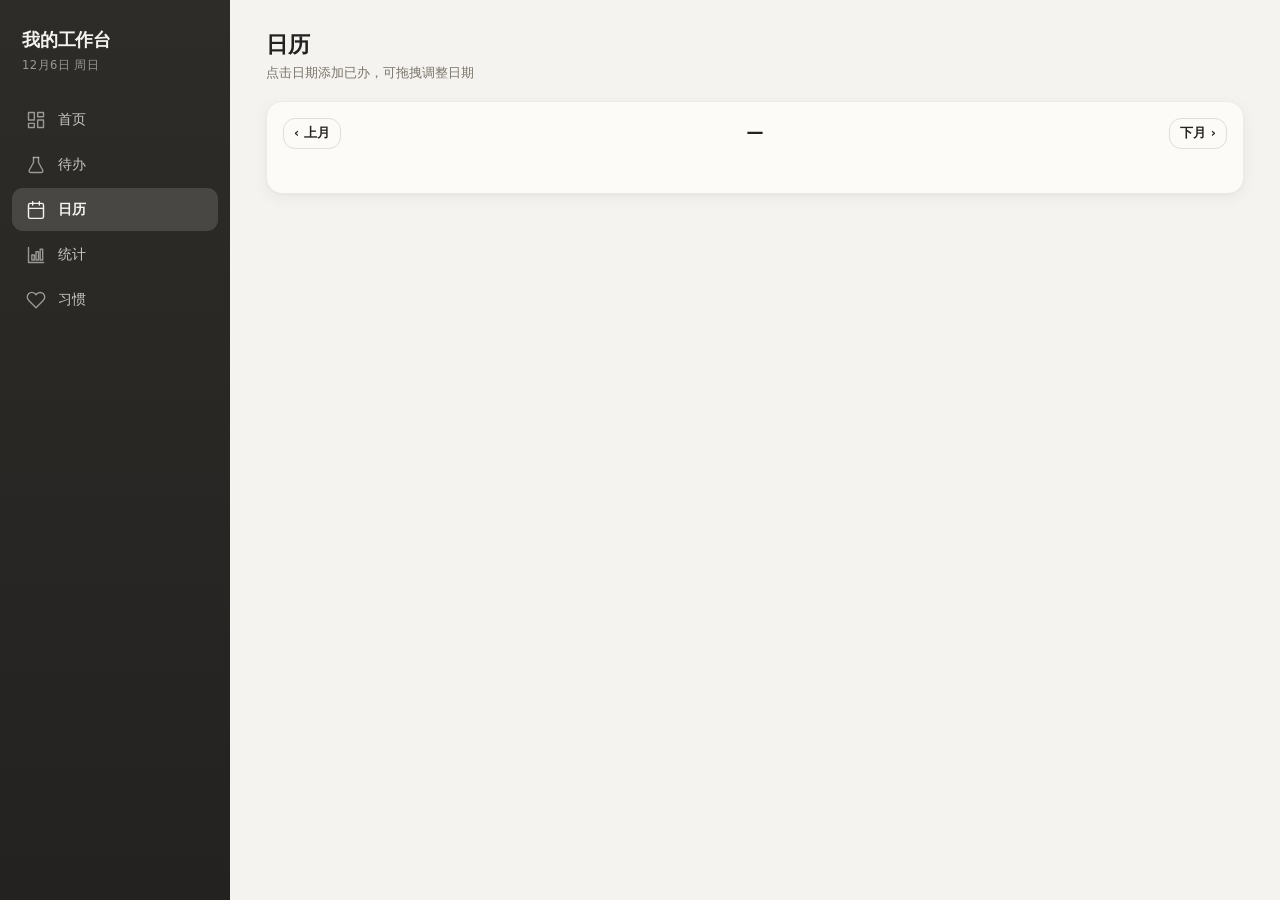
==== commit 4d88688f: "feat: 个人工作台网站搭建 Co-authored-by: traeagent <traeagent@users.noreply.github.com>" ====
--- a/static/calendar.html
+++ b/static/calendar.html
@@ -7,9 +7,11 @@
 <link rel="stylesheet" href="style.css" />
 </head>
 <body>
-<div class="layout" id="layout"></div>
-<nav class="tabbar" id="tabbar"></nav>
-<div class="main">
+<div class="layout">
+  <aside class="sidebar" id="sidebar"></aside>
+  <div class="main-wrap">
+    <div class="topbar" id="topbar"></div>
+    <div class="main">
   <div class="page-head">
     <div><h2>日历</h2><div class="sub">点击日期添加已办，可拖拽调整日期</div></div>
   </div>
@@ -23,10 +25,14 @@
     <div class="cal-grid" id="calGrid"></div>
     <div class="cal-legend" id="calLegend"></div>
   </div>
+    </div>
+  </div>
 </div>
+<nav class="tabbar" id="tabbar"></nav>
 <script src="common.js"></script>
 <script>
-document.getElementById('layout').innerHTML = renderNav('calendar');
+document.getElementById('sidebar').innerHTML = renderSidebar('calendar');
+document.getElementById('topbar').innerHTML = renderTopbar();
 document.getElementById('tabbar').innerHTML = renderTabbar('calendar');
 
 let todos = [], dones = [];
--- a/static/style.css
+++ b/static/style.css
@@ -197,20 +197,23 @@
 .t-title.done { text-decoration: line-through; color: var(--text-tertiary); }
 .t-title:hover { background: var(--surface-nested); }
 .t-title[contenteditable="true"] { outline: 2px solid var(--accent); background: var(--surface-card); white-space: normal; overflow: visible; }
-.t-meta { display: flex; align-items: center; gap: 4px; flex-shrink: 0; }
-.chip { font-size: 11px; padding: 2px 7px; border-radius: 20px; background: var(--surface-nested); color: var(--text-secondary); font-weight: 600; white-space: nowrap; }
-.chip.time { color: var(--module-2); }
-.chip.note { color: var(--module-5); }
-.chip.dl { color: var(--imp-3); }
-.chip.dl.overdue { color: var(--imp-4); background: var(--danger-muted); }
-.imp-dot { width: 8px; height: 8px; border-radius: 50%; flex-shrink: 0; }
-.imp-dot[data-imp="1"] { background: var(--imp-1); }
-.imp-dot[data-imp="2"] { background: var(--imp-2); }
-.imp-dot[data-imp="3"] { background: var(--imp-3); }
-.imp-dot[data-imp="4"] { background: var(--imp-4); }
-.t-actions { display: flex; gap: 1px; opacity: 0; transition: opacity .15s; }
-@media (max-width: 899px) { .t-actions { opacity: 1; } }
-.tnode-row:hover .t-actions { opacity: 1; }
+.imp-icon { font-size: 13px; font-weight: 800; font-style: italic; letter-spacing: -1.5px; flex-shrink: 0; min-width: 18px; text-align: center; user-select: none; }
+.imp-1 { color: var(--imp-1); }
+.imp-2 { color: var(--imp-2); }
+.imp-3 { color: var(--imp-3); }
+.t-deadline { font-size: 12px; color: var(--text-secondary); flex-shrink: 0; white-space: nowrap; }
+.t-deadline.overdue { color: var(--imp-4); font-weight: 600; }
+.t-deadline.today { color: var(--imp-3); font-weight: 600; }
+.menu-wrap { position: relative; flex-shrink: 0; }
+.menu-btn { width: 28px; height: 28px; border-radius: 7px; display: grid; place-items: center; color: var(--text-tertiary); cursor: pointer; transition: all .12s; opacity: 0; }
+@media (max-width: 899px) { .menu-btn { opacity: .5; } }
+.tnode-row:hover .menu-btn { opacity: 1; }
+.menu-btn:hover { background: var(--surface-nested); color: var(--text); }
+.menu-dropdown { position: absolute; right: 0; top: calc(100% + 4px); background: var(--surface-card); border: 1px solid var(--border-input); border-radius: var(--radius-tile); box-shadow: var(--shadow-overlay); z-index: 40; min-width: 150px; display: none; overflow: hidden; padding: 4px 0; }
+.menu-dropdown.show { display: block; animation: fade .12s ease; }
+.menu-item { padding: 9px 14px; font-size: 13.5px; cursor: pointer; display: flex; align-items: center; gap: 8px; white-space: nowrap; }
+.menu-item:hover { background: var(--surface-nested); }
+.menu-item.danger { color: var(--danger); }
 .tree-children { margin-left: 22px; border-left: 1.5px dashed var(--border); padding-left: 4px; }
 
 /* Detail panel */
@@ -224,10 +227,10 @@
 .detail-body { padding: 16px 18px; }
 .imp-selector { display: flex; gap: 6px; }
 .imp-btn { padding: 5px 12px; border-radius: 20px; font-size: 12px; font-weight: 600; border: 1.5px solid var(--border-input); background: var(--surface-card); color: var(--text-secondary); transition: all .12s; }
+.imp-btn[data-imp="0"].active { border-color: var(--text-tertiary); background: var(--text-tertiary); color: #fff; }
 .imp-btn[data-imp="1"].active { border-color: var(--imp-1); background: var(--imp-1); color: #fff; }
 .imp-btn[data-imp="2"].active { border-color: var(--imp-2); background: var(--imp-2); color: #fff; }
 .imp-btn[data-imp="3"].active { border-color: var(--imp-3); background: var(--imp-3); color: #fff; }
-.imp-btn[data-imp="4"].active { border-color: var(--imp-4); background: var(--imp-4); color: #fff; }
 .detail-section { margin-bottom: 16px; }
 .detail-section:last-child { margin-bottom: 0; }
 .detail-section h4 { font-size: 12.5px; font-weight: 700; color: var(--text-secondary); margin-bottom: 8px; letter-spacing: .02em; }
